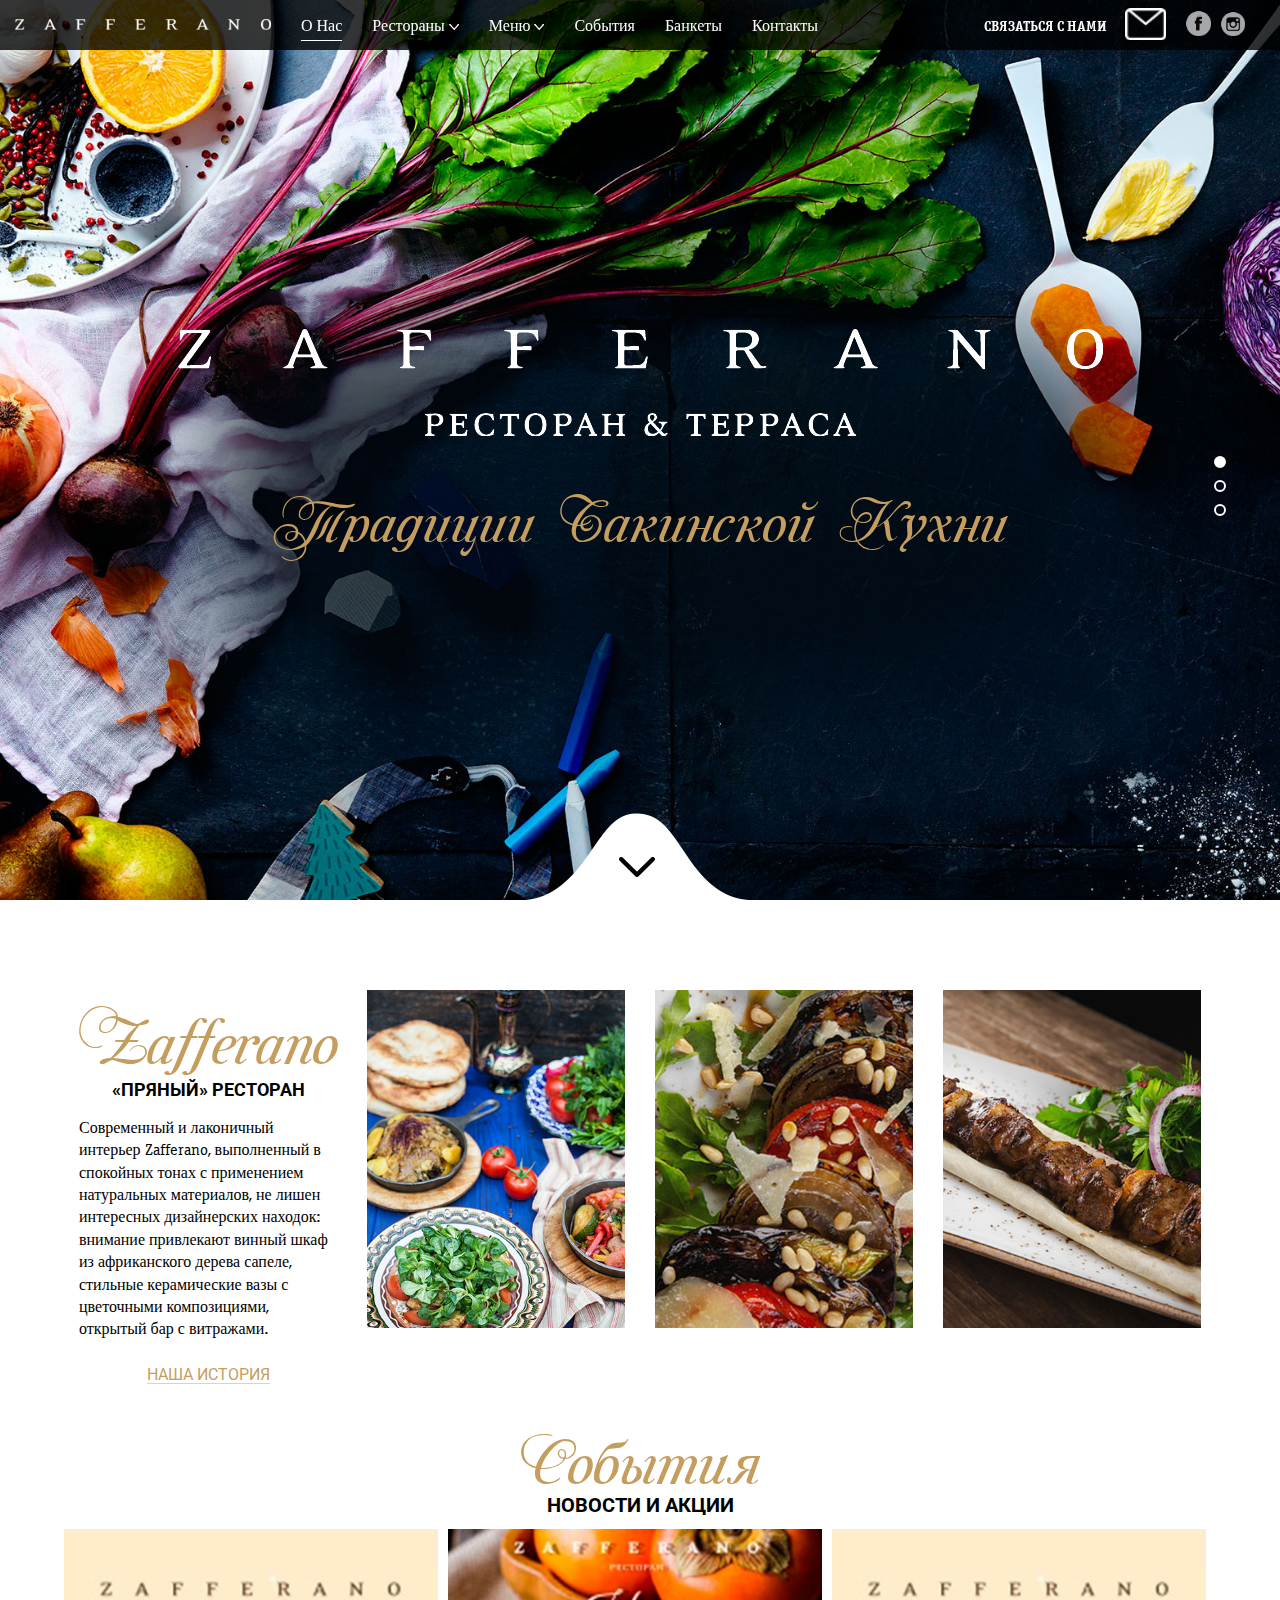
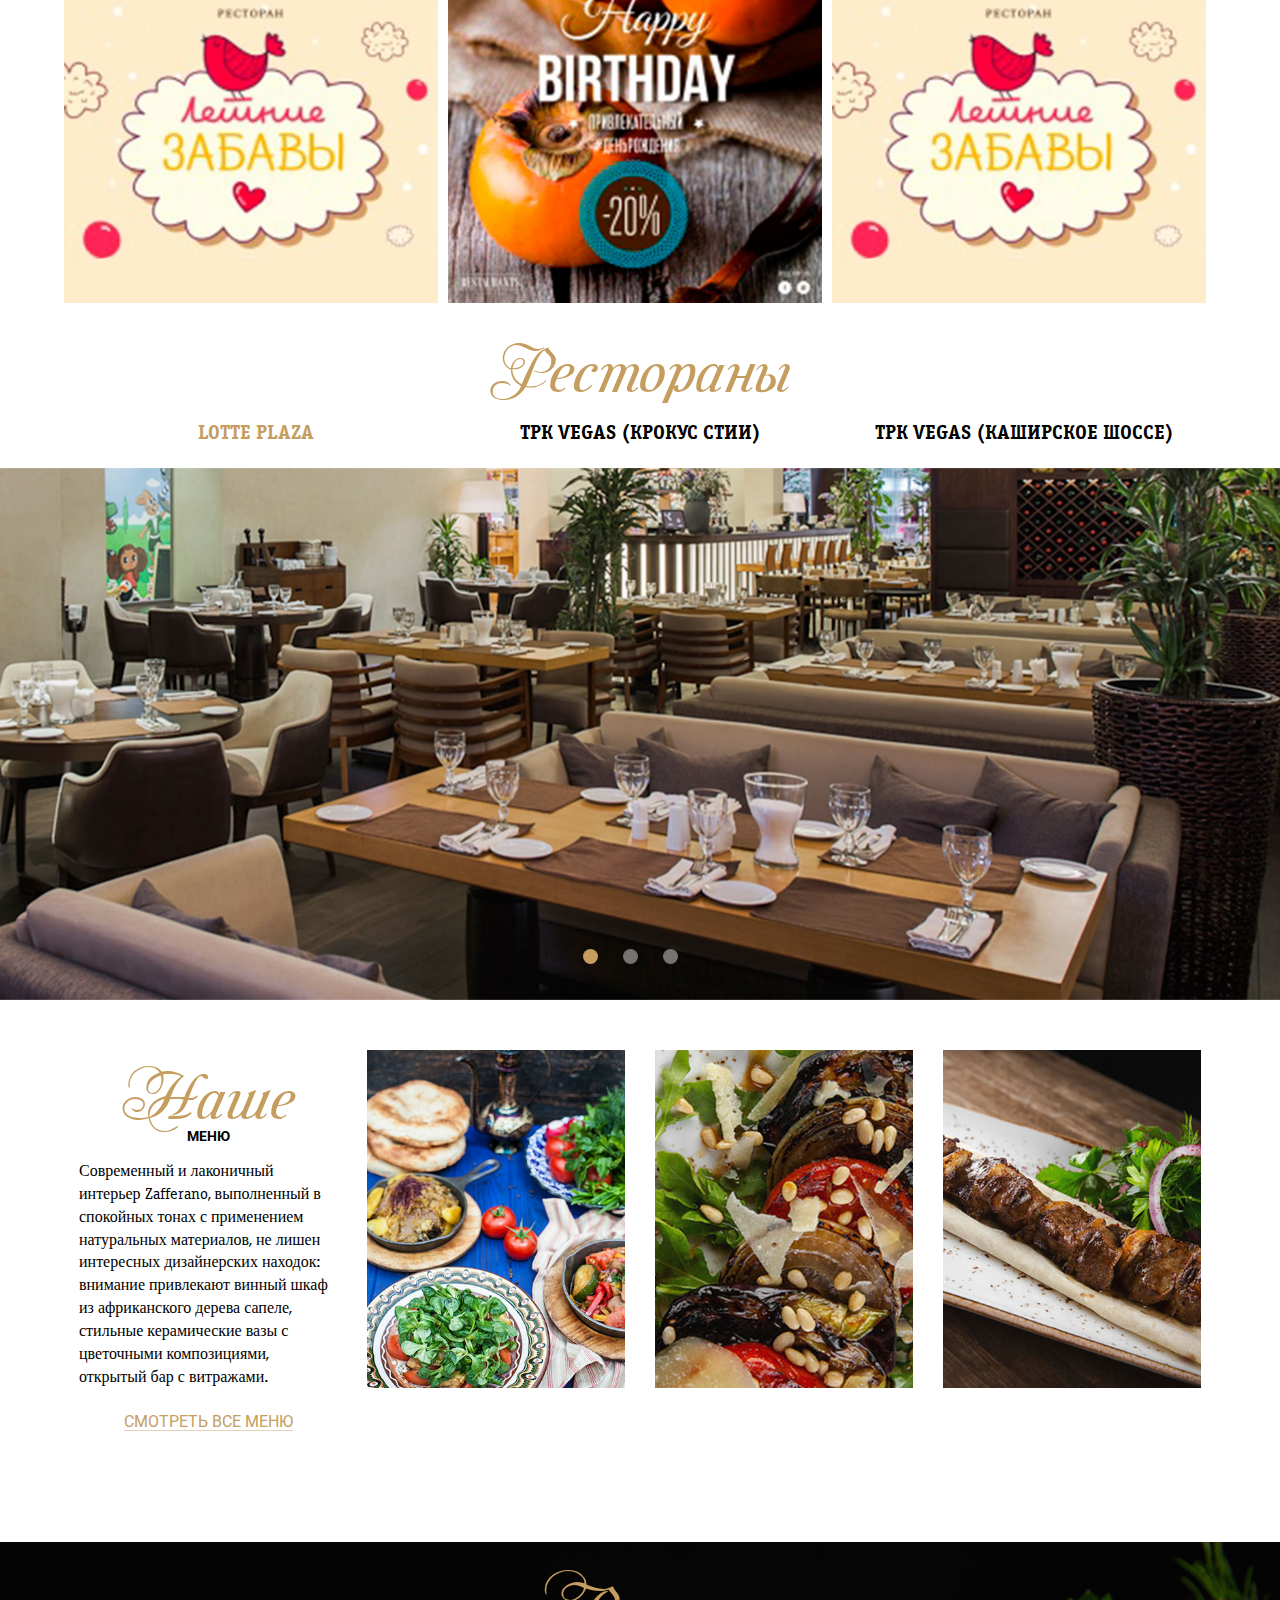
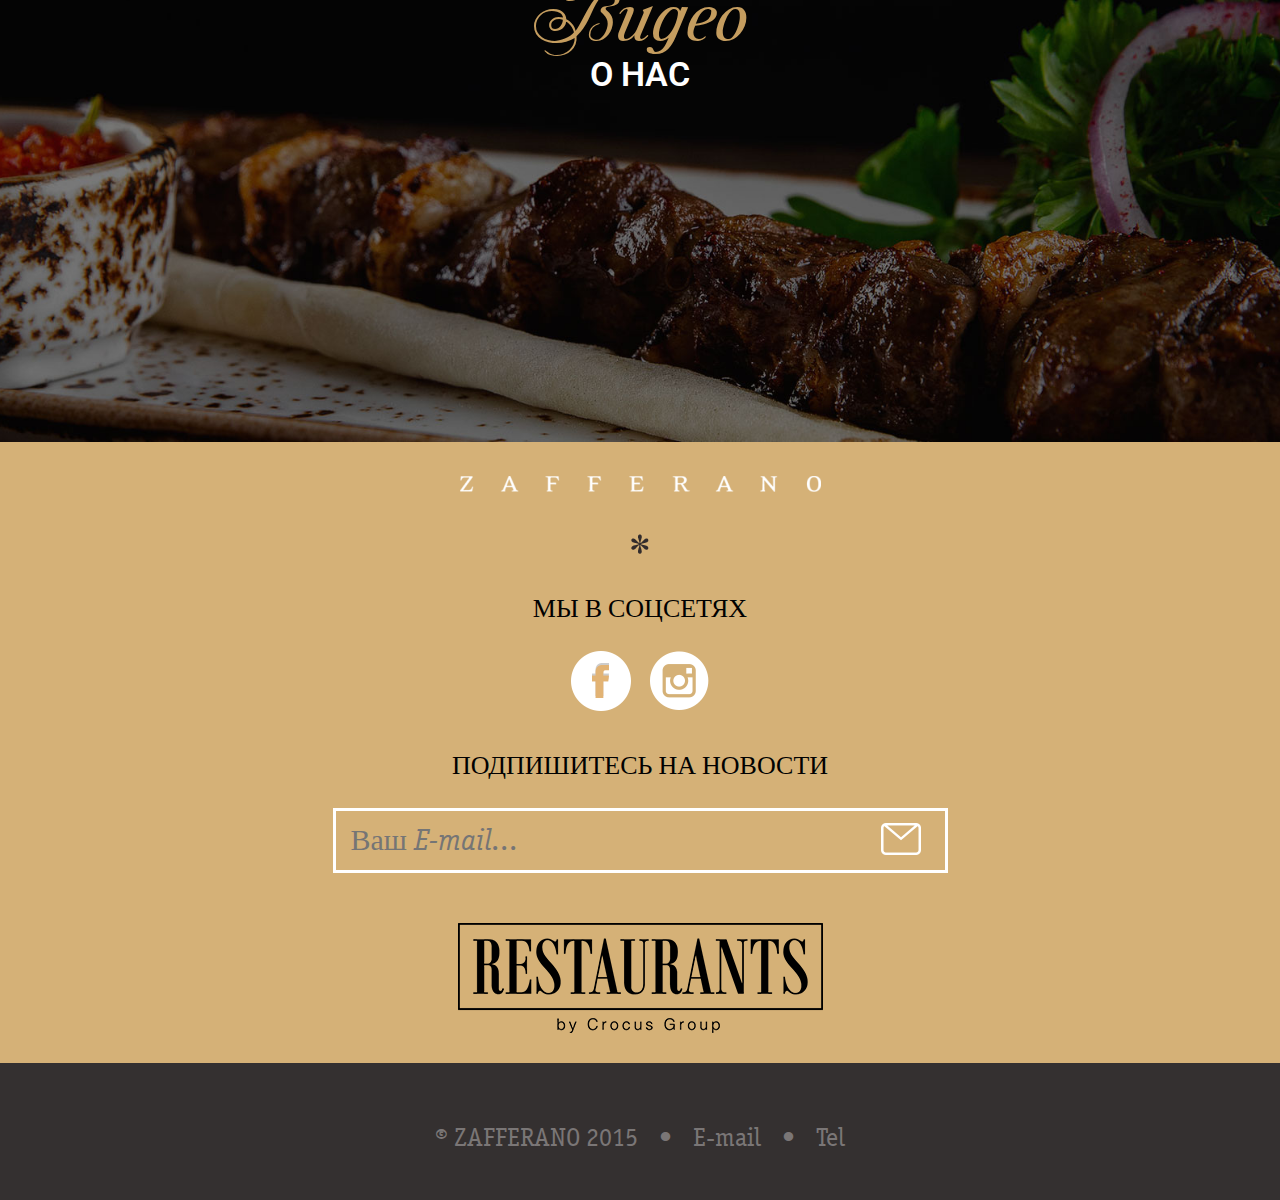
==== index.html @ 9b1d307a "add new files" ====
<!doctype html>
<html lang="ru">
<head>
	<meta charset="utf-8">
	<!--[if lt IE 9]>
		<script src="http://html5shiv.googlecode.com/svn/trunk/html5.js"></script>
		<script src="https://oss.maxcdn.com/respond/1.4.2/respond.min.js"></script>
	<![endif]-->
	<title>main page</title>
	<meta http-equiv="X-UA-Compatible" content="IE=edge">
	<meta name="keywords" content="" >
	<meta name="description" content="">
	<link href='http://fonts.googleapis.com/css?family=Roboto:400,700' rel='stylesheet' type='text/css'>
	<link rel="stylesheet" href="css/reset.css">
	<link rel="stylesheet" href="css/fonts.css">
	<link rel="stylesheet" href="css/bootstrap.css">
	<link rel="stylesheet" href="css/main.css">
	<link rel="stylesheet" href="css/media.css">
	<script src="js/modernizr-2.8.3.min.js"></script>	
</head>
<body>

<nav class="navbar navbar-default navbar-fixed-top">
  <div class="container-fluid">
    <div class="navbar-header">
      <button type="button" class="navbar-toggle collapsed" data-toggle="collapse" data-target="#bs-example-navbar-collapse-1" aria-expanded="false">
        <span class="sr-only">Toggle navigation</span>
        <span class="icon-bar"></span>
        <span class="icon-bar"></span>
        <span class="icon-bar"></span>
      </button>
      <a class="navbar-brand" href="#">
      	<img src="images/logo-nav.png" height="16" width="361" alt="">
      </a>
    </div>

    <div class="collapse navbar-collapse" id="bs-example-navbar-collapse-1">
      <ul class="nav navbar-nav navbar-pos">
        <li class="active"><a href="#">О Нас</a></li>
        <li class="dropdown">
          <a href="#" class="dropdown-toggle" data-toggle="dropdown" role="button" aria-haspopup="true" aria-expanded="false">Рестораны<span class="drop-arrow"></span></a>
          <ul class="dropdown-menu">
            <li><a href="#">Пункт 1</a></li>
            <li><a href="#">Пункт 2</a></li>
            <li><a href="#">Пункт 3</a></li>
          </ul>
        </li>
         <li class="dropdown">
          <a href="#" class="dropdown-toggle" data-toggle="dropdown" role="button" aria-haspopup="true" aria-expanded="false">Меню<span class="drop-arrow"></span></a>
          <ul class="dropdown-menu">
            <li><a href="#">Основное меню</a></li>
            <li><a href="#">Винная карта</a></li>
            <li><a href="#">Барное меню</a></li>
          </ul>
        </li>
        <li><a href="#">События</a></li>
        <li><a href="#">Банкеты</a></li>
        <li><a href="#">Контакты</a></li>
      </ul>
    
      <ul class="nav navbar-nav navbar-right">
        <li>
        	<a href="#">
        		<span class="contact-as">связаться с нами</span>
        		<span class="icon"><img src="images/convert.png" height="30" width="37" alt=""></span>
        	</a>
        </li>
        <li class="social"><a href="#"><img src="images/facebook.png" height="25" width="25" alt=""></a></li>
        <li class="social"><a href="#"><img src="images/instagram.png" height="24" width="24" alt=""></a></li>
      </ul>
    </div><!-- /.navbar-collapse -->
  </div><!-- /.container-fluid -->
</nav>


<div id="navigator">
	<ul>
		<li class="nav-item active">
			<a href="#one" class="nav-item-link">
				<span class="bullet"></span>
			</a>
		</li>
		<li class="nav-item"><a href="#two" class="nav-item-link">
			<span class="bullet"></span>
		</a></li>
		<li class="nav-item"><a href="#three" class="nav-item-link">
			<span class="bullet"></span>
		</a></li>
	</ul>
</div>


<header class="container-fluid header" data-type="background" data-speed="10" data-section="one">
	<div class="row">
		<div class="header-title">
			<div class="header-cell">
				<a class="logo-header">
					<img src="images/logo-header.png" height="107" width="925" alt="">
				</a>
				<p class="title">
					Традиции Бакинской Кухни
				</p>
			</div>
		</div>
	</div>
</header>

<section class="container-fluid about-rest" id="about-rest">
	<a href="#about-rest" class="button-arrow"></a>
	<div class="row">
		<div class="main-container clearfix">
			<div class="col-lg-3 col-sm-12 about-text">
				<div class="title">
					<h2 class="h2">Zafferano</h2>
					<p class="small-title">«пряный» ресторан</p>
				</div>
				<div class="text">
					Современный и лаконичный интерьер Zafferano, выполненный в спокойных тонах с применением натуральных материалов, не лишен интересных дизайнерских находок: внимание привлекают винный шкаф из африканского дерева сапеле, стильные керамические вазы с цветочными композициями, открытый бар с витражами.
				</div>
				<div class="history">
					<a href="#" class="history-link">наша история</a>
				</div>
				
			</div>
			<div class="col-lg-3 col-sm-4">
				<a href="#">
					<img src="images/about-1.jpg" height="496" width="379" alt="" class="about-img">
				</a>
			</div>
			<div class="col-lg-3 col-sm-4">
				<a href="#">
					<img src="images/about-2.jpg" height="496" width="379" alt="" class="about-img">
				</a>
			</div>
			<div class="col-lg-3 col-sm-4">
				<a href="#">
					<img src="images/about-3.jpg" height="496" width="379" alt="" class="about-img">
				</a>
			</div>
		</div>
	</div>
</section><!-- about rest -->

<section class="container-fluid events" data-section="two">
	<div class="row">
		<div class="main-container clearfix">
			<header>
				<h2 class="h2">События</h2>
				<p class="small-title">новости и акции</p>
			</header>
			<div class="events-wrapper clearfix">
				<div class="col-sm-4">
					<div class="row">
						<div class="events-block">
							<a href="#"><img src="images/events-1.jpg" height="579" width="579" alt="">
								<div class="visible-event">
									<div class="text-table">
										<div class="text-cell">
											<h2 class="h2">New</h2>
											<div class="text-event">
												В ресторанах Zafferano <br> появилось летнее сладкое <br> предложение
											</div>
										</div>
									</div>
								</div>
							</a>
						</div>
					</div>
				</div>
				<div class="col-sm-4">
					<div class="row">
						<div class="events-block">
							<a href="#"><img src="images/events-13.jpg" height="579" width="579" alt="">
								<div class="visible-event">
									<div class="text-table">
										<div class="text-cell">
											<h2 class="h2">New</h2>
											<div class="text-event">
												В ресторанах Zafferano <br> появилось летнее сладкое <br> предложение
											</div>
										</div>
									</div>
								</div>
							</a>
						</div>
					</div>
				</div>
				<div class="col-sm-4">
					<div class="row">
						<div class="events-block">
							<a href="#"><img src="images/events-1.jpg" height="579" width="579" alt="">
								<div class="visible-event">
									<div class="text-table">
										<div class="text-cell">
											<h2 class="h2">New</h2>
											<div class="text-event">
												В ресторанах Zafferano <br> появилось летнее сладкое <br> предложение
											</div>
										</div>
									</div>
								</div>
							</a>
						</div>
					</div>
				</div>
			</div>
		</div>
	</div>
</section><!-- events -->

<section class="container-fluid restaruant">
	<div class="row">
		<div class="main-container">
			<h2 class="h2">Рестораны</h2>
			<!-- <div class="rest-list clearfix">
				<div class="col-sm-4">
					<div class="row">
						<a href="#">Lotte Plaza</a>
					</div>
				</div>
				<div class="col-sm-4">
					<div class="row">
						<a href="#">ТРК VEGAS (Крокус Стии)</a>
					</div>
				</div>
				<div class="col-sm-4">
					<div class="row">
						<a href="#" class="active">ТРК VEGAS (Каширское шоссе)</a>
					</div>
				</div>
			</div> -->
		</div>

		<div id="carousel-example-generic" class="carousel slide" data-ride="carousel">
				<div class="main-container">
					<div class="rest-list clearfix">
						<div class="col-sm-4">
							<div class="row">
								<a href="#" class="active" data-slide-to="0">Lotte Plaza</a>
							</div>
						</div>
						<div class="col-sm-4">
							<div class="row">
								<a href="#" data-slide-to="1">ТРК VEGAS (Крокус Стии)</a>
							</div>
						</div>
						<div class="col-sm-4">
							<div class="row">
								<a href="#" data-slide-to="2">ТРК VEGAS (Каширское шоссе)</a>
							</div>
						</div>
					</div>
				</div>
			  <!-- Indicators -->
			  <ol class="carousel-indicators">
			    <li data-target="#carousel-example-generic" data-slide-to="0" class="active"></li>
			    <li data-target="#carousel-example-generic" data-slide-to="1"></li>
			    <li data-target="#carousel-example-generic" data-slide-to="2"></li>
			  </ol>

		  <!-- Wrapper for slides -->
		  <div class="carousel-inner" role="listbox">
		    <div class="item active">
		      <img src="images/slider.jpg" height="833" width="2004" alt="">
		    </div>
		    <div class="item">
		      <img src="images/slider.jpg" height="833" width="2004" alt="">
		    </div>
		    <div class="item">
		      <img src="images/slider.jpg" height="833" width="2004" alt="">
		    </div>
		  </div>

		</div>
	</div>
</section>

<section class="container-fluid about-menu">
	<div class="row">
		<div class="main-container clearfix">
			<div class="col-lg-3 col-sm-12 about-text">
				<div class="title">
					<h2 class="h2">Наше</h2>
					<p class="small-title">меню</p>
				</div>
				<div class="text">
					Современный и лаконичный интерьер Zafferano, выполненный в спокойных тонах с применением натуральных материалов, не лишен интересных дизайнерских находок: внимание привлекают винный шкаф из африканского дерева сапеле, стильные керамические вазы с цветочными композициями, открытый бар с витражами.
				</div>
				<div class="history">
					<a href="#" class="history-link">смотреть все меню</a>
				</div>
				
			</div>
			<div class="col-lg-3 col-sm-4">
				<a href="#">
					<div class="menu-hidden">
						<img src="images/about-1.jpg" height="496" width="379" alt="" class="about-img">
						<div class="visible-menu">
							<div class="text-table">
								<div class="text-cell">
									<div class="text-event">
										Карпаччо из говядины
									</div>
								</div>
							</div>
						</div>
					</div>
				</a>
			</div>
			<div class="col-lg-3 col-sm-4">
				<a href="#">
					<div class="menu-hidden">
						<img src="images/about-2.jpg" height="496" width="379" alt="" class="about-img">
						<div class="visible-menu">
							<div class="text-table">
								<div class="text-cell">
									<div class="text-event">
										Карпаччо из говядины
									</div>
								</div>
							</div>
						</div>
					</div>
				</a>
			</div>
			<div class="col-lg-3 col-sm-4">
				<a href="#">
					<div class="menu-hidden">
						<img src="images/about-3.jpg" height="496" width="379" alt="" class="about-img">
						<div class="visible-menu">
							<div class="text-table">
								<div class="text-cell">
									<div class="text-event">
										Карпаччо из говядины
									</div>
								</div>
							</div>
						</div>
					</div>
				</a>
			</div>
		</div>
	</div>
</section><!-- about menu -->


<section class="container-fluid video-wrapper" data-section="three">
	<header>
		<h1 class="h1">Видео</h1>
		<p>О нас</p>
	</header>
</section><!-- video -->

<section class="container-fluid subscribe">
	<div class="sub-block">
		<div class="logo">
			<img src="images/logo-nav.png" height="16" width="361" alt="">
		</div>
		<img src="images/sub.png" height="20" width="18" alt="">
		<div class="title">мы в соцсетях</div>
		<div class="social-sub">
			<ul class="clearfix">
				<li><a href="#"><img src="images/facebook-sub.png" height="60" width="60" alt=""></a></li>
				<li><a href="#"><img src="images/instagram-sub.png" height="59" width="59" alt=""></a></li>
			</ul>
		</div>
		<div class="title">подпишитесь на новости</div>
		<form class="subscribe-form">
			<fieldset>
				<input type="text" placeholder="Ваш E-mail...">
				<input type="submit" value="" class="post-sub">
			</fieldset>
		</form>
		<img src="images/group.png" height="110" width="365" alt="">
	</div>
</section><!-- subscribe -->

<footer class="container-fluid footer">
	<ul class="foot-list">
		<li>
			<a href="#">
				© ZAFFERANO 2015 
			</a> 
			<span class="dot">•</span>
		</li>
		<li>
			<a href="#">E-mail</a>
			<span class="dot">•</span>
		</li>
		<li><a href="#">Tel</a></li>
	</ul>
</footer>




<script src="js/jquery.js"></script>
<!--<script src="js/bootstrap.min.js"></script>-->
<script src="js/bootstrap.js"></script>
 <script type="text/javascript" src="js/fancybox/source/jquery.fancybox.pack.js?v=2.1.5"></script>
  <script type="text/javascript">
    $(document).ready(function() {
      $(".fancybox").fancybox();
    });
  </script>
<script src="js/script.js"></script>
</body>
</html>
---- css/fonts.css ----
@font-face {
    font-family: 'MonAmourTwoMedium';
    src: url('../fonts/MonAmourTwoMedium.eot');
    src: url('../fonts/MonAmourTwoMedium.eot') format('embedded-opentype'),
         url('../fonts/MonAmourTwoMedium.woff2') format('woff2'),
         url('../fonts/MonAmourTwoMedium.woff') format('woff'),
         url('../fonts/MonAmourTwoMedium.ttf') format('truetype'),
         url('../fonts/MonAmourTwoMedium.svg#MonAmourTwoMedium') format('svg');
}
@font-face {
    font-family: 'OfficinaSerifCTTRegular';
    src: url('../fonts/OfficinaSerifCTTRegular.eot');
    src: url('../fonts/OfficinaSerifCTTRegular.eot') format('embedded-opentype'),
         url('../fonts/OfficinaSerifCTTRegular.woff2') format('woff2'),
         url('../fonts/OfficinaSerifCTTRegular.woff') format('woff'),
         url('../fonts/OfficinaSerifCTTRegular.ttf') format('truetype'),
         url('../fonts/OfficinaSerifCTTRegular.svg#OfficinaSerifCTTRegular') format('svg');
}

@font-face {
    font-family: 'OfficinaSerifCTTBold';
    src: url('../fonts/OfficinaSerifCTTBold.eot');
    src: url('../fonts/OfficinaSerifCTTBold.eot') format('embedded-opentype'),
         url('../fonts/OfficinaSerifCTTBold.woff2') format('woff2'),
         url('../fonts/OfficinaSerifCTTBold.woff') format('woff'),
         url('../fonts/OfficinaSerifCTTBold.ttf') format('truetype'),
         url('../fonts/OfficinaSerifCTTBold.svg#OfficinaSerifCTTBold') format('svg');
}
@font-face {
    font-family: 'OfficinaSerifCTTItalic';
    src: url('../fonts/OfficinaSerifCTTItalic.eot');
    src: url('../fonts/OfficinaSerifCTTItalic.eot') format('embedded-opentype'),
         url('../fonts/OfficinaSerifCTTItalic.woff2') format('woff2'),
         url('../fonts/OfficinaSerifCTTItalic.woff') format('woff'),
         url('../fonts/OfficinaSerifCTTItalic.ttf') format('truetype'),
         url('../fonts/OfficinaSerifCTTItalic.svg#OfficinaSerifCTTItalic') format('svg');
}

@font-face {
    font-family: 'OfficinaSerifCTT';
    src: url('../fonts/OfficinaSerifCTT.eot');
    src: url('../fonts/OfficinaSerifCTT.eot') format('embedded-opentype'),
         url('../fonts/OfficinaSerifCTT.woff2') format('woff2'),
         url('../fonts/OfficinaSerifCTT.woff') format('woff'),
         url('../fonts/OfficinaSerifCTT.ttf') format('truetype'),
         url('../fonts/OfficinaSerifCTT.svg#OfficinaSerifCTT') format('svg');
}

@font-face {
    font-family: 'GothaProBol';
    src: url('../fonts/GothaProBol.eot');
    src: url('../fonts/GothaProBol.eot') format('embedded-opentype'),
         url('../fonts/GothaProBol.woff2') format('woff2'),
         url('../fonts/GothaProBol.woff') format('woff'),
         url('../fonts/GothaProBol.ttf') format('truetype'),
         url('../fonts/GothaProBol.svg#GothaProBol') format('svg');
}

@font-face {
    font-family: 'GothamProRegular';
    src: url('../fonts/GothamProRegular.eot');
    src: url('../fonts/GothamProRegular.eot') format('embedded-opentype'),
         url('../fonts/GothamProRegular.woff2') format('woff2'),
         url('../fonts/GothamProRegular.woff') format('woff'),
         url('../fonts/GothamProRegular.ttf') format('truetype'),
         url('../fonts/GothamProRegular.svg#GothamProRegular') format('svg');
}
---- css/main.css ----
.h1 {
  color: #c59d5f;
  font-family: 'MonAmourTwoMedium';
  text-align: center;
  font-size: 68px;
  margin-bottom: 0;
  line-height: 1;
}
.header {
  height: 100%;
  background: url(../images/header.jpg) center 0 no-repeat fixed;
  background-size: cover;
  text-align: center;
}
.header .title {
  font-size: 52px;
  color: #c59d5f;
  font-family: 'MonAmourTwoMedium';
  margin-top: 50px;
}
.header .row {
  height: 100%;
}
.header .mini-name {
  font-family: 'OfficinaSerifCTT';
  font-size: 24px;
  text-transform: uppercase;
  color: #c8c8c8;
  margin-top: 40px;
  letter-spacing: 2px;
}
.header-title {
  width: 100%;
  height: 100%;
  display: table;
}
.header-title img {
  max-width: 100%;
  height: auto;
}
.header-cell {
  vertical-align: middle;
  display: table-cell;
}
.nav {
  font-family: 'OfficinaSerifCTT';
  font-size: 20px;
}
.nav .social {
  opacity: 0.65;
}
.nav .social:hover {
  opacity: 1;
}
.nav .social a {
  padding-right: 5px;
  padding-left: 5px;
}
.nav .contact-as {
  padding-right: 15px;
  position: relative;
  top: 4px;
}
.navbar-right {
  text-transform: uppercase;
  font-family: 'OfficinaSerifCTTBold';
  font-size: 17px;
  padding-right: 30px;
}
.navbar-brand img {
  max-width: 100%;
  height: auto;
}
.drop-arrow {
  display: inline-block;
  width: 10px;
  height: 6px;
  background: url(../images/arrow-bot.png) no-repeat;
  margin-left: 4px;
  vertical-align: middle;
}
.main-container {
  width: 80%;
  margin: auto;
}
.about-rest {
  position: relative;
  padding-top: 90px;
  background-color: white;
}
.about-rest .about-img {
  width: 100%;
  height: auto;
}
.about-rest .small-title {
  font-size: 18px;
}
.about-rest .text {
  font-family: 'OfficinaSerifCTT';
  color: black;
  font-size: 16px;
  line-height: 1.4;
}
.about-rest .history {
  text-align: center;
}
.about-rest .history-link {
  font-family: 'Roboto', sans-serif;
  color: #c59d5f;
  font-size: 16px;
  display: inline-block;
  text-transform: uppercase;
  margin-top: 30px;
  text-decoration: none !important;
  border-bottom: 1px solid #e3d1b8;
  line-height: 1;
}
.about-rest .h2 {
  line-height: 1.2;
}
.button-arrow {
  position: absolute;
  width: 291px;
  height: 178px;
  z-index: 2;
  background: url(../images/button.png) no-repeat;
  left: 50%;
  margin-left: -145.5px;
  top: -87px;
}
.h2 {
  color: #c59d5f;
  font-family: 'MonAmourTwoMedium';
  text-align: center;
  font-size: 56px;
  margin-bottom: 0;
  line-height: 1;
}
.small-title {
  text-align: center;
  text-transform: uppercase;
  font-family: 'Roboto', sans-serif;
  font-weight: 700;
  color: black;
}
.events .small-title {
  font-size: 20px;
}
.events-block {
  padding-right: 10px;
  position: relative;
  overflow: hidden;
}
.events-block img {
  width: 100%;
  height: auto;
}
.events-block:hover .visible-event {
  top: 0;
}
.visible-event {
  position: absolute;
  width: 100%;
  height: 100%;
  z-index: 2;
  top: -100%;
  right: 10px;
  background: rgba(0, 0, 0, 0.75);
  -webkit-transition: all 0.3s linear;
  -moz-transition: all 0.3s linear;
  transition: all 0.3s linear;
}
.visible-event .text-table {
  width: 100%;
  height: 100%;
  display: table;
  text-align: center;
  position: relative;
}
.visible-event .text-cell {
  display: table-cell;
  vertical-align: middle;
}
.visible-event .text-event {
  color: white;
  font-size: 20px;
  font-family: 'OfficinaSerifCTTBold';
  margin-top: 5px;
}
.rest-list {
  text-align: center;
  text-transform: uppercase;
  font-family: 'OfficinaSerifCTTBold';
  margin: 20px 0;
  font-size: 20px;
}
.rest-list a {
  color: black;
  text-decoration: none !important;
}
.rest-list a:hover,
.rest-list a.active {
  color: #c59d5f;
}
.restaruant {
  margin-top: 20px;
}
.about-menu {
  padding-top: 150px;
  padding-bottom: 200px;
}
.about-menu img {
  width: 100%;
  height: auto;
}
.about-menu .history-link {
  font-family: 'Roboto', sans-serif;
  color: #c59d5f;
  font-size: 16px;
  display: inline-block;
  text-transform: uppercase;
  margin-top: 30px;
  text-decoration: none !important;
  border-bottom: 1px solid #e3d1b8;
  line-height: 1;
}
.menu-hidden {
  position: relative;
  overflow: hidden;
}
.menu-hidden .about-img {
  -webkit-transition: all 0.3s ease-in;
  -moz-transition: all 0.3s ease-in;
  transition: all 0.3s ease-in;
}
.menu-hidden:hover .visible-menu {
  opacity: 1;
  transition-delay: 0s;
}
.menu-hidden:hover .visible-menu .text-event {
  opacity: 1;
  transform: scale(1);
  transition-delay: 0.1s;
}
.menu-hidden:hover .about-img {
  transform: scale(1.3);
  -webkit-transform: scale(1.3);
  -o-transform: scale(1.3);
  -moz-transform: scale(1.3);
}
.visible-menu {
  width: 100%;
  height: 100%;
  position: absolute;
  opacity: 0;
  top: 0;
  left: 0;
  background: rgba(0, 0, 0, 0.61);
  -webkit-transition: all 0.3s ease-in 0.4s;
  -moz-transition: all 0.3s ease-in 0.4s;
  transition: all 0.3s ease-in 0.4s;
}
.visible-menu .text-table {
  width: 100%;
  height: 100%;
  display: table;
  text-align: center;
  position: relative;
}
.visible-menu .text-cell {
  display: table-cell;
  vertical-align: middle;
}
.visible-menu .text-event {
  font-family: 'MonAmourTwoMedium';
  color: white;
  font-size: 38px;
  line-height: 1;
  transform: scale(10);
  opacity: 0;
  -webkit-transition: all 0.3s ease-in-out 0.1s;
  -moz-transition: all 0.3s ease-in-out 0.1s;
  transition: all 0.3s ease-in-out 0.1s;
}
.about-text .history {
  text-align: center;
}
.about-text .text {
  font-family: 'OfficinaSerifCTT';
  color: black;
  font-size: 16px;
}
.video-wrapper {
  background: url(../images/video.jpg) no-repeat 50%;
  background-size: cover;
  height: 500px;
  padding-top: 20px;
}
.video-wrapper p {
  margin: 0;
  text-transform: uppercase;
  text-align: center;
  color: white;
  font-family: 'Roboto', sans-serif;
  font-weight: 600;
  font-size: 34px;
}
.video-wrapper .play {
  cursor: pointer;
  display: block;
  width: 115px;
  margin: auto;
  margin-top: 100px;
}
.subscribe {
  background: #d5b177;
  text-align: center;
  padding: 30px 0;
}
.subscribe .title {
  text-transform: uppercase;
  font-family: 'OfficinaSerifCTT';
  font-size: 26px;
  color: #010101;
  margin: 30px 0;
}
.subscribe .logo {
  margin-bottom: 40px;
}
.social-sub li {
  display: inline-block;
}
.social-sub li:first-child {
  margin-right: 15px;
}
.subscribe-form {
  margin-bottom: 50px;
}
.subscribe-form fieldset {
  width: 615px;
  position: relative;
  margin: auto;
}
.subscribe-form input[type="text"] {
  width: 100%;
  height: 65px;
  outline: 0;
  padding-left: 15px;
  font-family: 'OfficinaSerifCTTItalic';
  font-size: 30px;
  background-color: transparent;
  border: 3px solid white;
}
.subscribe-form .post-sub {
  display: block;
  position: absolute;
  cursor: pointer;
  right: 25px;
  top: 15px;
  width: 42px;
  height: 32px;
  background: url(../images/post.png) no-repeat;
  outline: 0;
  border: 0;
}
.footer {
  background: #343030;
  padding: 50px 0;
}
.foot-list {
  text-align: center;
  font-family: 'OfficinaSerifCTT';
  font-size: 26px;
  margin: 0;
}
.foot-list li {
  display: inline-block;
  color: #7a7676;
}
.foot-list a {
  color: #7a7676;
  text-decoration: none !important;
}
.foot-list a:hover {
  color: #c59d5f;
}
.foot-list .dot {
  padding: 0 15px;
}
.header-banquets {
  background: url(../images/banquets.jpg) center 0 no-repeat fixed;
  background-size: cover;
}
.header-banquets .title {
  margin-top: 0;
  line-height: 1;
  font-size: 70px;
}
.banc-block {
  color: black;
  font-size: 18px;
  font-family: 'OfficinaSerifCTT';
  margin-bottom: 100px;
}
.banc-block img {
  width: 100%;
  height: auto;
}
.banc-block .title {
  font-family: 'OfficinaSerifCTTBold';
  font-size: 20px;
  line-height: 1;
  margin-top: 35px;
  margin-bottom: 20px;
}
.banc-block p {
  line-height: 1.2;
  margin-bottom: 20px;
}
.banc-text {
  padding-left: 30px;
  padding-right: 30px;
}
.reserv-block {
  display: inline-block;
  font-family: 'GothamProRegular';
  margin-right: 50px;
}
.reserv-block:last-child {
  margin-right: 0;
}
.reserv-block .input {
  outline: 0;
  border: 1px solid #acacac;
  width: 245px;
  height: 50px;
  padding-left: 10px;
  -webkit-border-radius: 7px;
  -moz-border-radius: 7px;
  border-radius: 7px;
  font-family: 'GothamProRegular';
  color: #555555;
  font-size: 22px;
  display: block;
  float: left;
}
/*	=	Select */

.select,
.reser-icon {
  display: block;
  float: left;
}
.reser-icon {
  margin-right: 25px;
  position: relative;
  top: 9px;
}
.slct {
  display: block;
  -webkit-border-radius: 7px;
  -moz-border-radius: 7px;
  border-radius: 7px;
  border: 1px solid #acacac;
  background-color: transparent;
  background-image: url(../images/drop.png);
  background-repeat: no-repeat;
  background-position: 95%;
  width: 240px;
  height: 50px;
  line-height: 50px;
  padding-left: 10px;
  font-family: 'GothamProRegular';
  color: #555555 !important;
  font-size: 22px;
  overflow: hidden;
  white-space: nowrap;
  text-overflow: ellipsis;
  -o-text-overflow: ellipsis;
  text-decoration: none !important;
  text-align: left !important;
}
.slct.active {
  -webkit-border-radius: 7px 7px 0 0;
  -moz-border-radius: 7px 7px 0 0;
  border-radius: 7px 7px 0 0;
}
.drop {
  margin: 0;
  padding: 0;
  width: 240px;
  border: 1px solid #acacac;
  border-top: none;
  display: none;
  position: absolute;
  background: white;
  text-align: left !important;
}
.drop li {
  list-style: none;
  border-top: 1px dotted #e8e8e8;
  cursor: pointer;
  display: block;
  color: #444444;
  padding: 4px 15px 4px 10px;
}
.drop li:hover {
  background-color: #e8e8e8;
  color: #222222;
}
.reserv header {
  text-transform: uppercase;
  text-align: center;
  font-family: 'OfficinaSerifCTT';
  font-size: 36px;
  color: black;
  margin-bottom: 50px;
}
.reserv-container {
  text-align: center;
  padding-bottom: 65px;
}
.reserv-container .send {
  display: block;
  margin: auto;
  outline: 0;
  border: 0;
  -webkit-border-radius: 7px;
  -moz-border-radius: 7px;
  border-radius: 7px;
  background: #262526;
  font-family: 'GothamProRegular';
  color: #fffefe;
  text-transform: uppercase;
  font-size: 20px;
  width: 300px;
  height: 50px;
  margin-top: 65px;
}
.other-sub {
  background: black;
}
.other-sub .sub-block {
  padding-left: 100px;
  padding-right: 100px;
}
.other-sub .text {
  font-family: 'OfficinaSerifCTT';
  font-size: 20px;
  color: white;
  line-height: 2;
  margin-top: 20px;
}
.other-sub .title {
  color: white;
}
.other-sub .subscribe-form input[type="text"] {
  background-color: white;
  border-color: transparent;
  color: black;
  padding-bottom: 4px;
}
.other-sub .subscribe-form .post-sub {
  background: url(../images/dark-post.png) no-repeat;
}
.app-img {
  width: 100%;
  height: auto;
}
.group-block {
  margin: 25px 0;
}
.app {
  margin-top: 35px;
}
.header-menu {
  background: url(../images/menu.jpg) center 0 no-repeat fixed;
  background-size: cover;
  height: 450px;
}
.header-menu .title {
  font-size: 72px;
  color: white;
}
.menu-wrapper .h2 {
  text-align: left;
  margin-bottom: 20px;
}
.menu-block {
  position: relative;
  padding-right: 40px;
  margin: 3px 0;
  margin-bottom: 25px;
}
.menu-block .row {
  border-bottom: 2px dotted #2b2b2b;
  margin-left: 0;
  margin-right: 0;
}
.menu-block .name {
  background: white;
  display: inline-block;
  position: relative;
  bottom: -0.2em;
  top: 7px;
  padding-right: 3px;
  padding-left: 10px;
  color: black;
  font-size: 20px;
  font-family: 'OfficinaSerifCTT';
  line-height: 1;
}
.menu-block .price {
  padding: 0 5px;
  padding-right: 10px;
  position: absolute;
  font-family: 'OfficinaSerifCTTBold';
  right: 0;
  display: inline-block;
  background: white;
  top: 10px;
  padding-left: 3px;
  color: black;
  font-size: 20px;
  line-height: 1;
}
.menu-new {
  border: 2px solid #c59d5f;
  padding-bottom: 10px;
  margin-top: 15px;
}
.menu-new:before {
  content: "Новинка";
  display: block;
  position: absolute;
  top: -30px;
  left: -2px;
  z-index: 2;
  font-family: 'MonAmourTwoMedium';
  font-size: 20px;
  color: white;
  background: #c59d5f;
  padding: 0 5px;
}
.menu-img {
  margin-top: 10px;
  height: 370px;
  background-repeat: no-repeat;
  background-size: cover;
  background-position: 50%;
}
.none-float .col-sm-6 {
  clear: both;
}
.menu-wrapper {
  padding-bottom: 20px;
}
.header-rest {
  background: url(../images/restoraunt.jpg) center 0 no-repeat fixed;
  background-size: cover;
}
.rest-text {
  margin-top: 25px;
  text-align: center;
}
.menu-rest {
  padding-bottom: 80px;
}
.about-zal {
  padding-top: 0;
  padding-bottom: 30px;
}
.about-zal .h2 {
  font-size: 50px;
  margin-bottom: 20px;
}
.about-zal .text {
  text-align: center;
}
.gallery img {
  width: 100%;
  height: auto;
}
.gallery .col-md-3 {
  padding-right: 10px;
  padding-bottom: 10px;
  padding-left: 0;
}
.gallery-wrapper {
  margin-top: 20px;
}
.maps-img {
  width: 100%;
  height: auto;
}
.maps {
  margin-top: 150px;
}
.maps .small-title {
  font-size: 24px;
  margin-bottom: 35px;
}
.reserv-table {
  margin-top: 40px;
}
.header-event {
  background: url(../images/event.jpg) center 0 no-repeat fixed;
  background-size: cover;
}
.event-title {
  font-family: 'MonAmourTwoMedium';
  color: white;
  font-size: 60px;
}
.event-item .date {
  font-family: 'Roboto', sans-serif;
  color: #c59d5f;
  font-size: 24px;
  margin-bottom: 20px;
}
.event-item img {
  width: 100%;
  height: auto;
}
.event-item .text {
  font-family: 'OfficinaSerifCTT';
  font-size: 18px;
  color: black;
  line-height: 1.2;
}
.gallery-event {
  margin-top: 80px;
  padding-bottom: 100px;
}
.event-table {
  display: table;
  height: 370px;
}
.event-cell {
  display: table-cell;
  vertical-align: middle;
}
#navigator {
  position: fixed;
  top: 50%;
  right: 48px;
  z-index: 999;
}
#navigator a {
  display: block;
  padding: 6px;
  background: rgba(255, 255, 255, 0.01);
}
#navigator .bullet {
  width: 12px;
  height: 12px;
  display: block;
  border-radius: 50%;
  border: 2px solid white;
  -moz-transition: background-color, border-color 0.1s ease-in-out;
  -webkit-transition: background-color, border-color 0.1s ease-in-out;
  transition: background-color, border-color 0.1s ease-in-out;
  cursor: pointer;
}
.nav-item.active .bullet {
  background: white;
  border-color: transparent;
  border-color: rgba(255, 255, 255, 0.01);
  cursor: default;
}
---- css/media.css ----
@media(min-width: 1381px){
	.navbar-pos{
		position: absolute;
		left: 50%;
		margin-left: -316.5px;
		z-index: 2;
	}
}

@media(max-width: 1380px){
	.navbar-brand img{
		width: 20vw;
	}
	.nav,
	.dropdown-menu{
		font-size: 16px;
	}
	.navbar-right{
		font-size: 14px;
	}
	.nav .icon img{
		width: 3.2vw;
		height: 2.5vw;
	}
	.main-container{
		width: 90%;
	}
	.about-text{
		margin-bottom: 30px;
	}
	.about-menu{
		padding-top: 50px;
		padding-bottom: 80px;
	}
	.visible-menu .text-event{
		font-size: 28px;
	}
}

@media(max-width: 1199px){
	.reserv-block{
		display: block;
		width: 305px;
		margin: auto;
		margin-bottom: 20px;
	}
	.reser-icon{
		width: 35px;
	}
	.reserv-block .input{
		width: 240px;
	}
	.event-table{
		height: 250px;
	}
}

@media(max-width: 1130px){
	.nav > li > a{
		padding-left: 5px;
		padding-right: 5px;
	}
	.header-title img{
		width: 85%;
	}
	.header .title{
		font-size: 38px;
	}
	.h2{
		font-size: 38px;
	}
	.h1{
		font-size: 44px;
	}
	.banc-block .title{
		font-size: 18px;
	}
	.video-wrapper p{
		font-size: 24px;
	}
	.visible-event .text-event{
		font-size: 16px;
	}
	.text-cell .h2{
		margin-top: 0;
	}
	.about-rest .small-title{
		font-size: 16px;
	}
}



@media(max-width: 991px){
	.navbar-default .navbar-nav > li.active > a:after{
		content: none;
	}
	.navbar-brand img{
		width: auto;
	}
	.navbar-right li{
		display: inline-block;
	}
	.nav .icon img{
		width: auto;
		height: auto;
	}
	.nav,
	.dropdown-menu{
		font-size: 18px;
	}
	.navbar-right{
		font-size: 16px;
	}
	.event-table{
		height: auto;
		padding-bottom: 30px;
	}
	.maps{
		margin-top: 50px;
	}
	.reserv header{
		font-size: 24px;
	}
	.banc-block:last-child{
		margin-bottom: 30px;
	}
}

@media(max-width: 767px){
	.main-container{
		width: 100%;
	}
	.about-rest .about-img{
		width: auto;
		max-width: 100%;
	}
	.about-rest .col-sm-4{
		text-align: center;
		margin-bottom: 20px;
	}
	.about-rest{
		padding-top: 65px;
	}
	.events-wrapper{
		padding-left: 15px;
		padding-right: 5px;
	}
		.events-wrapper .col-sm-4{
			float: none;
			width: 350px;
			margin:auto;
			margin-bottom: 20px;
		}
	.about-menu .col-lg-3{
		float: none;
		margin: auto;
		width: 350px;
		margin-bottom: 20px;
	}
	.subscribe-form fieldset{
		width: 90%;
	}
	.subscribe img{
		max-width: 100%;
		height: auto;
	}
	.subscribe .title{
		font-size: 20px;
	}
	.foot-list{
		font-size: 20px;
	}
	.banc-text{
		padding-left: 0;
		padding-right: 0;
	}
	.button-arrow{
		height: 140px;
	}
	.menu-new{
		margin-top: 40px;
	}
	.about-zal .col-sm-6{
		margin-bottom: 20px;
	}

}

@media(max-width: 600px){
	.menu-block .name,
	.menu-block .price{
		font-size: 16px;
	}
	.menu-list .col-md-6{
		padding-left: 0;
		padding-right: 0;
	}
}

@media(max-width: 480px){
	.navbar-brand img{
		width: 65vw;
	}
	.about-menu .col-lg-3,
	.events-wrapper .col-sm-4{
		width: 100%;
	}
	.reserv-block .input,
	.slct,
	.drop{
		width: 190px;
	}
	.reserv-block{
		width: 255px;
	}
	.reserv-container .send{
		width: 240px;
	}

}
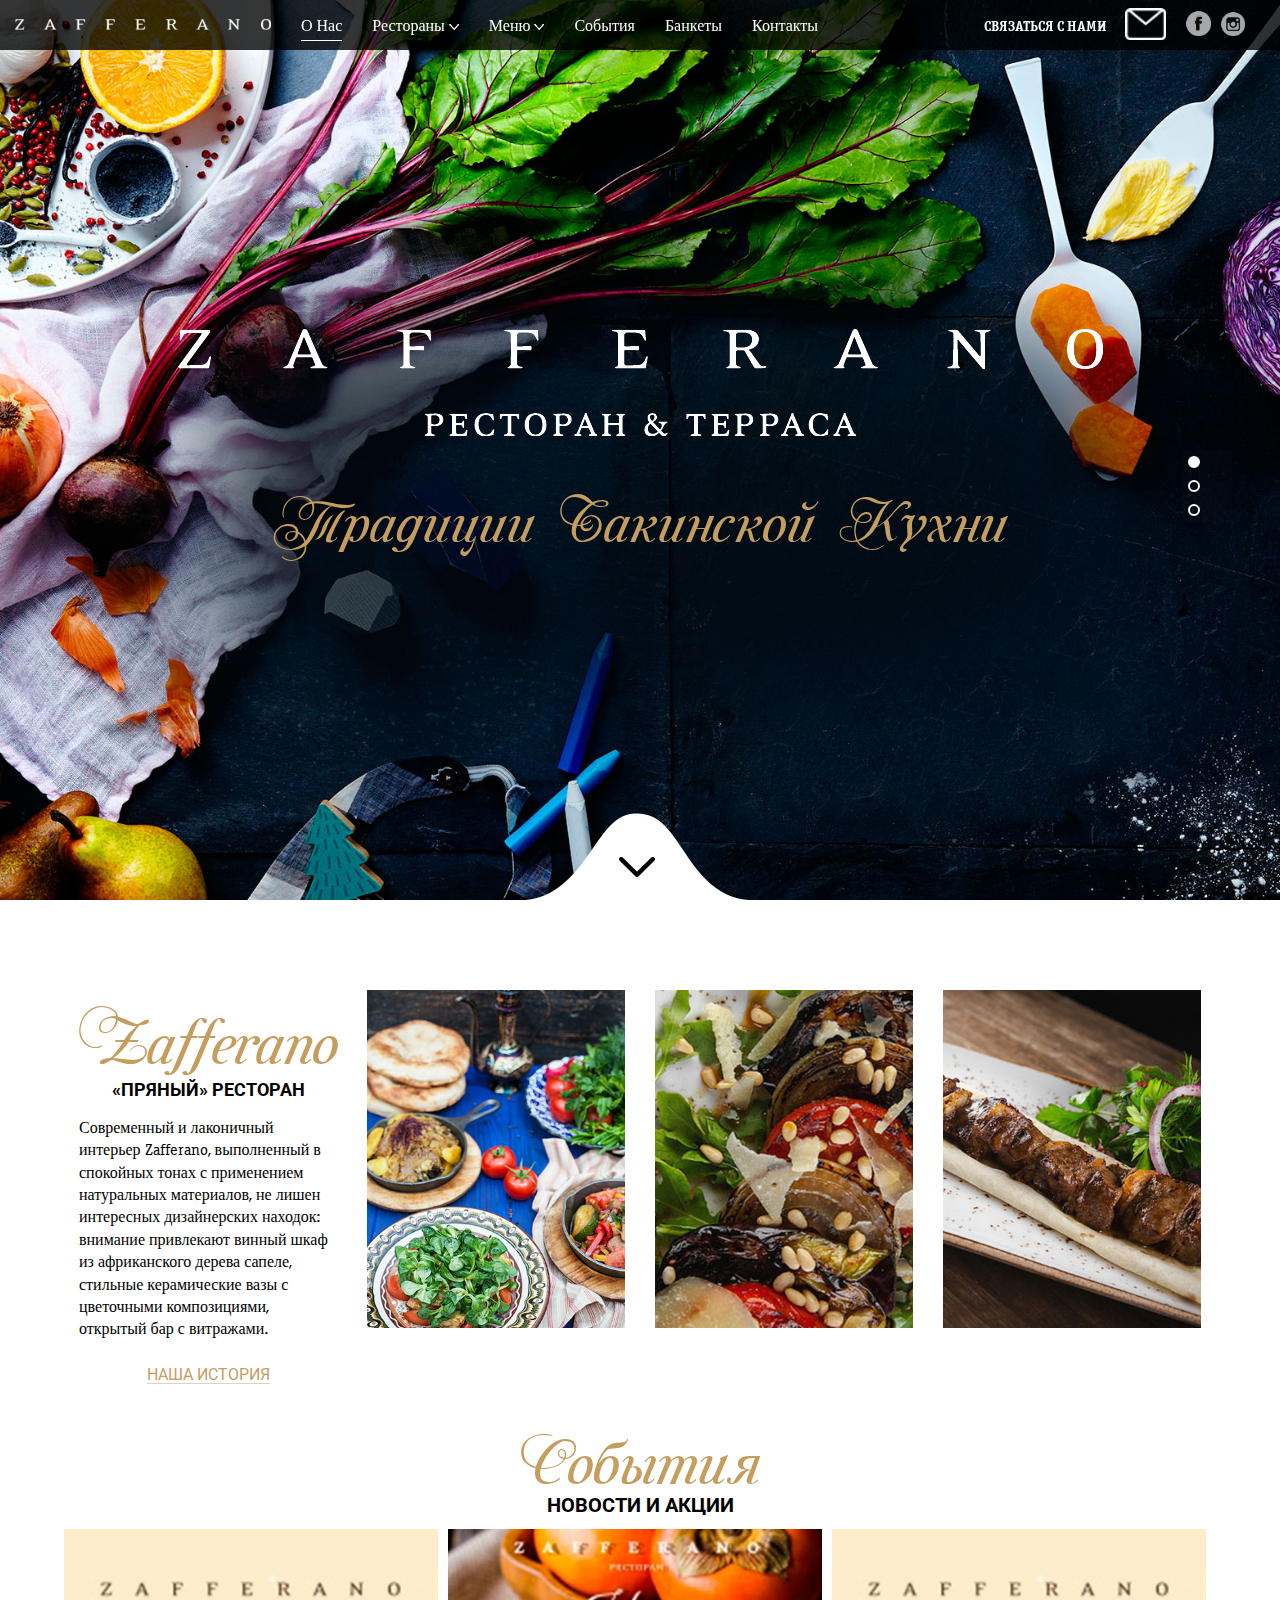
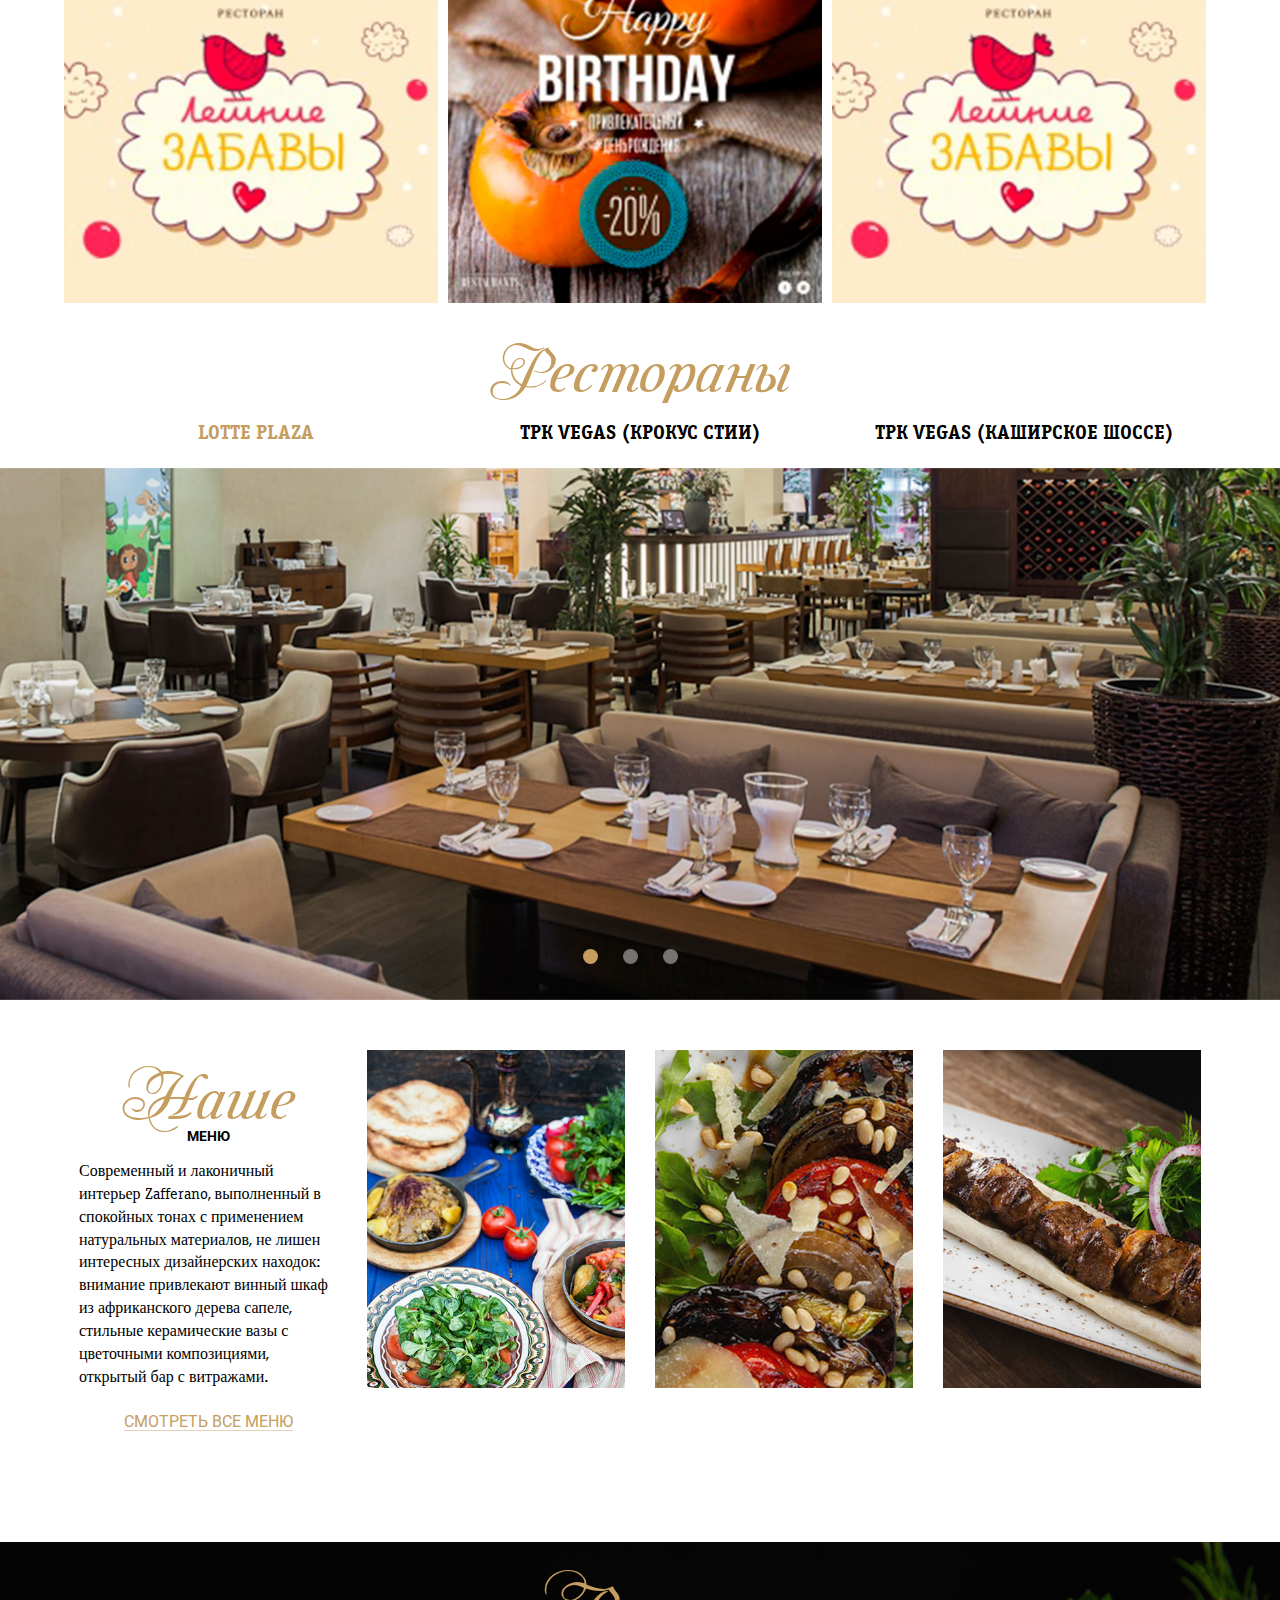
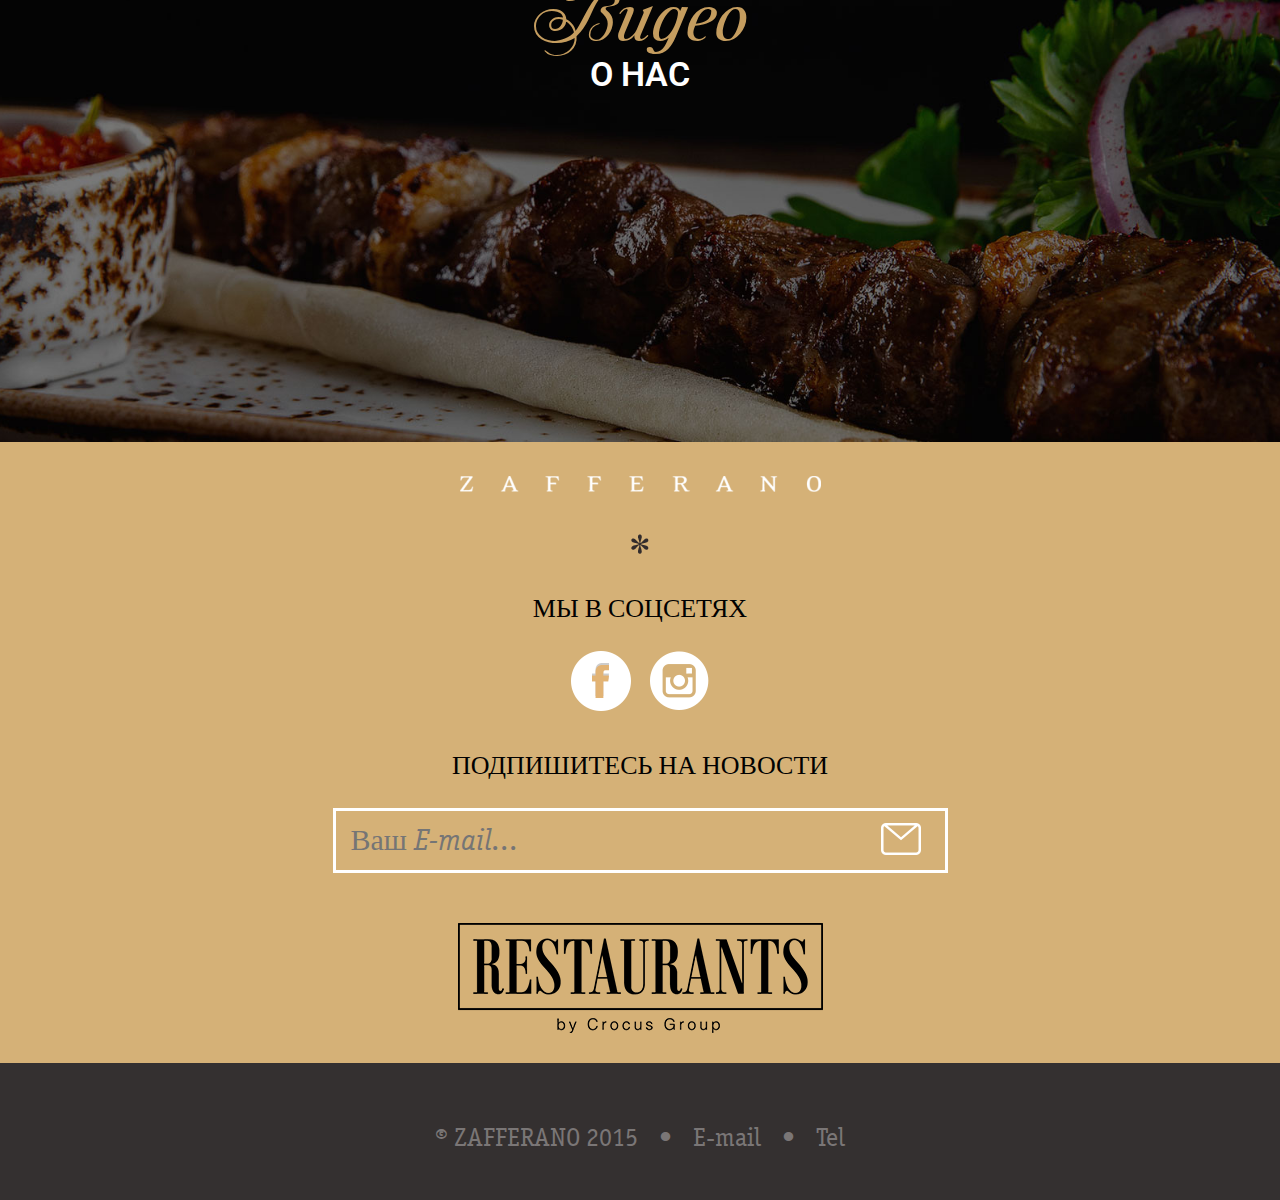
==== commit c8bd4be8: "pravki" ====
--- a/index.html
+++ b/index.html
@@ -90,7 +90,7 @@
 </div>
 
 
-<header class="container-fluid header" data-type="background" data-speed="10" data-section="one">
+<header class="container-fluid header section" data-type="background" data-speed="10" data-section="one">
 	<div class="row">
 		<div class="header-title">
 			<div class="header-cell">
@@ -105,7 +105,7 @@
 	</div>
 </header>
 
-<section class="container-fluid about-rest" id="about-rest">
+<section class="container-fluid about-rest" id="about-rest" data-midnight="black">
 	<a href="#about-rest" class="button-arrow"></a>
 	<div class="row">
 		<div class="main-container clearfix">
@@ -141,7 +141,7 @@
 	</div>
 </section><!-- about rest -->
 
-<section class="container-fluid events" data-section="two">
+<section class="container-fluid events section" data-section="two" data-midnight="black">
 	<div class="row">
 		<div class="main-container clearfix">
 			<header>
@@ -275,7 +275,7 @@
 	</div>
 </section>
 
-<section class="container-fluid about-menu">
+<section class="container-fluid about-menu" data-midnight="black">
 	<div class="row">
 		<div class="main-container clearfix">
 			<div class="col-lg-3 col-sm-12 about-text">
@@ -344,7 +344,7 @@
 </section><!-- about menu -->
 
 
-<section class="container-fluid video-wrapper" data-section="three">
+<section class="container-fluid video-wrapper section" data-section="three">
 	<header>
 		<h1 class="h1">Видео</h1>
 		<p>О нас</p>
@@ -403,6 +403,12 @@
       $(".fancybox").fancybox();
     });
   </script>
+<script src="js/midnight.jquery.min.js"></script>
+<script>
+	$(document).ready(function(){
+    $('#navigator').midnight();
+  });
+</script>
 <script src="js/script.js"></script>
 </body>
 </html>--- a/css/main.css
+++ b/css/main.css
@@ -741,10 +741,13 @@
   vertical-align: middle;
 }
 #navigator {
-  position: fixed;
-  top: 50%;
-  right: 48px;
-  z-index: 999;
+  position: fixed !important;
+  top: 50% !important;
+  right: 48px !important;
+  left: auto !important;
+  z-index: 999 !important;
+  width: 50px !important;
+  height: 90px !important;
 }
 #navigator a {
   display: block;
@@ -768,3 +771,15 @@
   border-color: rgba(255, 255, 255, 0.01);
   cursor: default;
 }
+#navigator.navigator-black .bullet {
+  border-color: black;
+}
+#navigator.navigator-black .nav-item.active .bullet {
+  background: black;
+}
+.midnightHeader.black .bullet {
+  border-color: black !important;
+}
+.midnightHeader.black .nav-item.active .bullet {
+  background: black !important;
+}
--- a/css/media.css
+++ b/css/media.css
@@ -124,6 +124,9 @@
 	}
 	.banc-block:last-child{
 		margin-bottom: 30px;
+	}
+	#navigator{
+		display: none;
 	}
 }
 
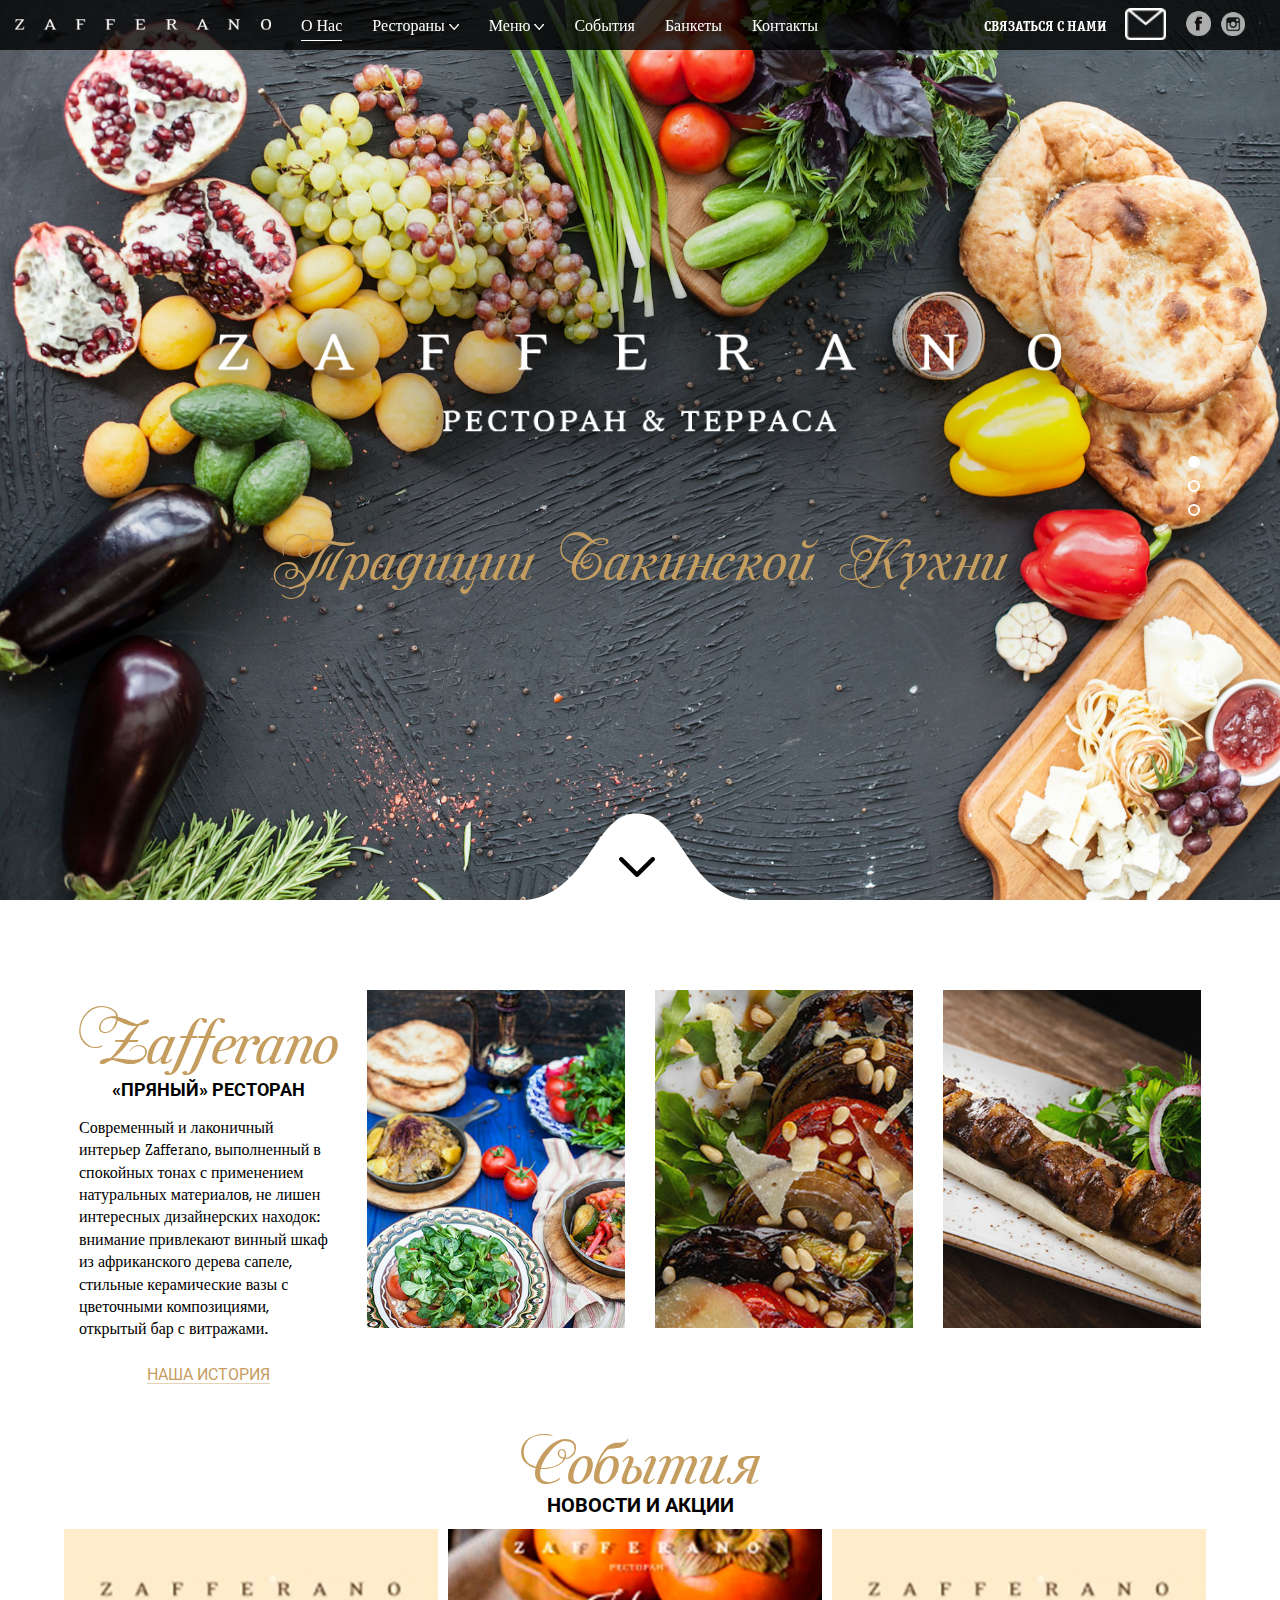
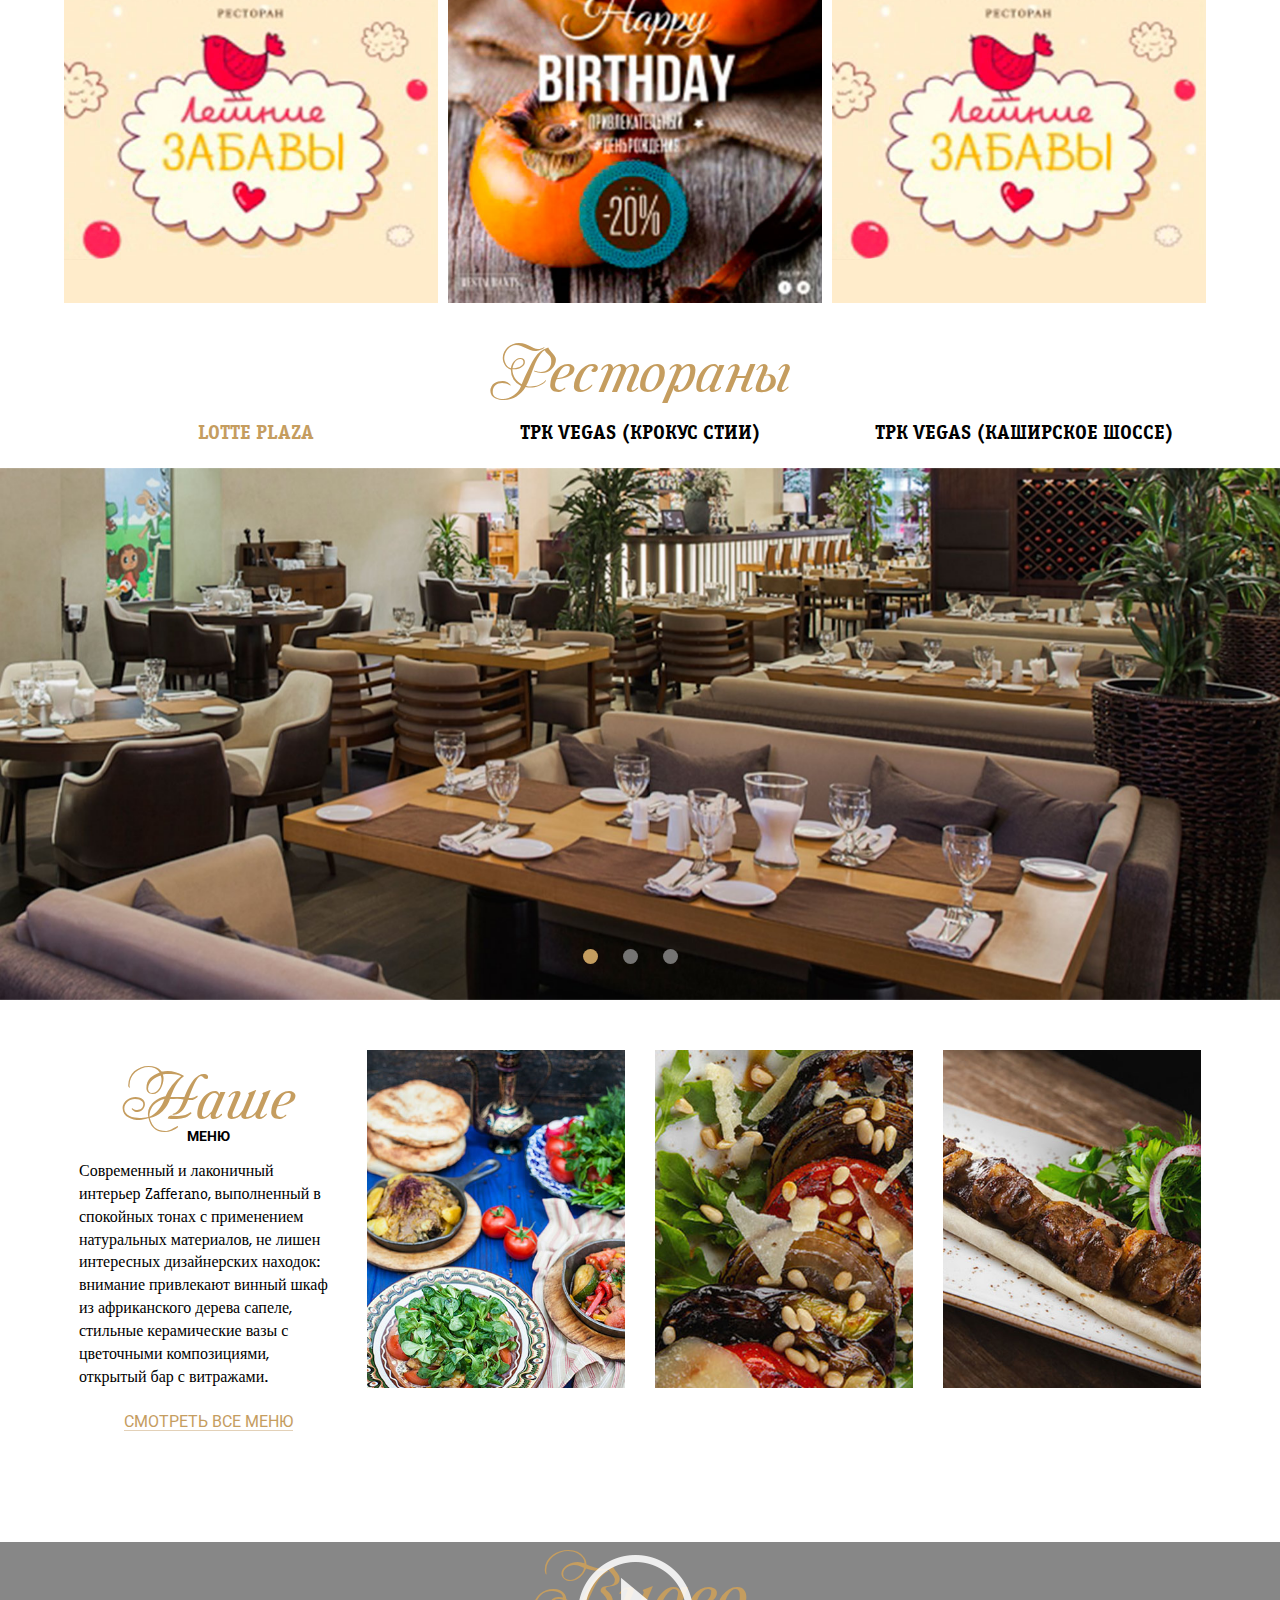
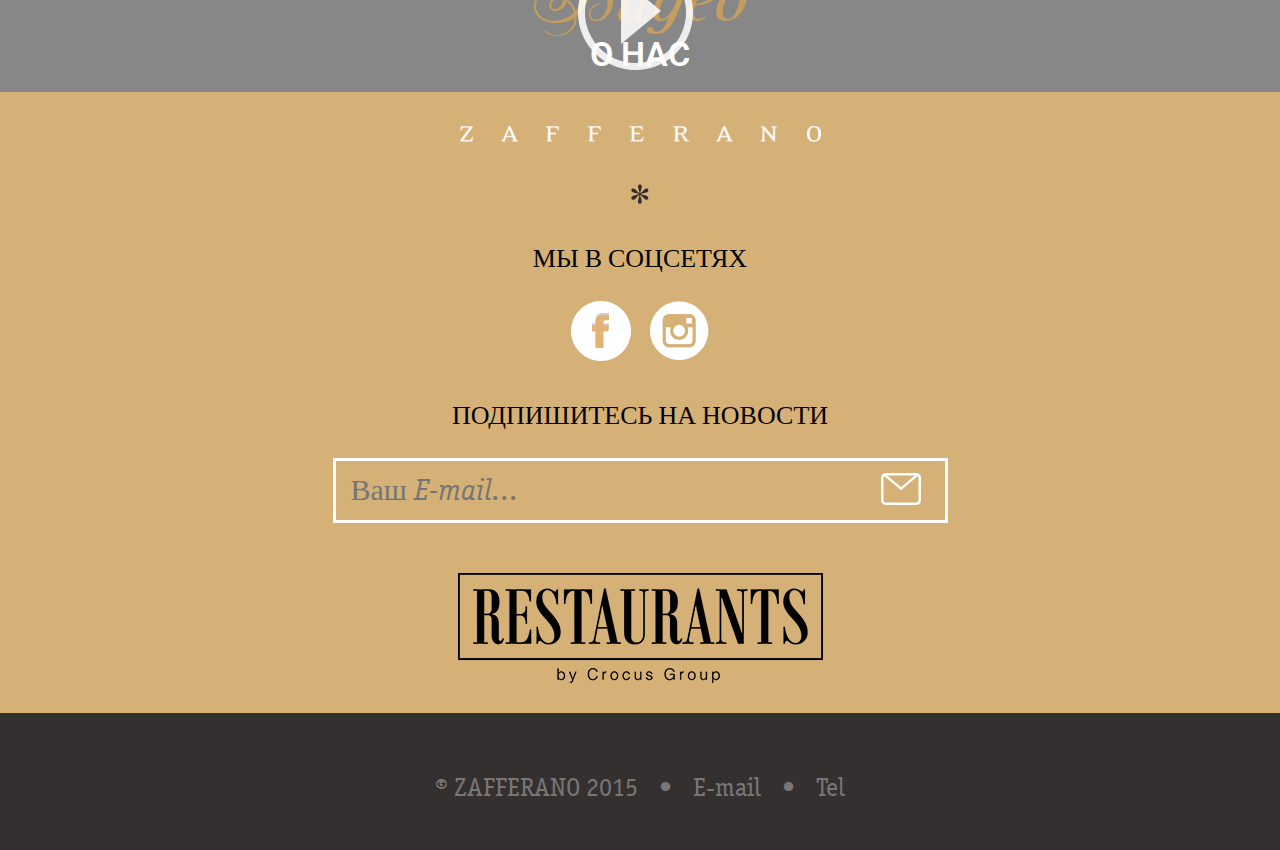
==== commit 90e1afe5: "pravki" ====
--- a/index.html
+++ b/index.html
@@ -94,12 +94,14 @@
 	<div class="row">
 		<div class="header-title">
 			<div class="header-cell">
-				<a class="logo-header">
-					<img src="images/logo-header.png" height="107" width="925" alt="">
-				</a>
-				<p class="title">
-					Традиции Бакинской Кухни
-				</p>
+				<div class="header-overlay">
+					<a class="logo-header">
+						<img src="images/logo-header.png" height="107" width="925" alt="">
+					</a>
+					<p class="title">
+						Традиции Бакинской Кухни
+					</p>
+				</div>
 			</div>
 		</div>
 	</div>
@@ -236,17 +238,17 @@
 					<div class="rest-list clearfix">
 						<div class="col-sm-4">
 							<div class="row">
-								<a href="#" class="active" data-slide-to="0">Lotte Plaza</a>
+								<a class="active" data-target="#carousel-example-generic" data-slide-to="0">Lotte Plaza</a>
 							</div>
 						</div>
 						<div class="col-sm-4">
 							<div class="row">
-								<a href="#" data-slide-to="1">ТРК VEGAS (Крокус Стии)</a>
+								<a data-target="#carousel-example-generic" data-slide-to="1">ТРК VEGAS (Крокус Стии)</a>
 							</div>
 						</div>
 						<div class="col-sm-4">
 							<div class="row">
-								<a href="#" data-slide-to="2">ТРК VEGAS (Каширское шоссе)</a>
+								<a data-target="#carousel-example-generic" data-slide-to="2">ТРК VEGAS (Каширское шоссе)</a>
 							</div>
 						</div>
 					</div>
@@ -343,13 +345,19 @@
 	</div>
 </section><!-- about menu -->
 
-
-<section class="container-fluid video-wrapper section" data-section="three">
-	<header>
-		<h1 class="h1">Видео</h1>
-		<p>О нас</p>
-	</header>
-</section><!-- video -->
+<div class="container-fluid video2 section" data-section="three">
+	<div class="row">
+		<div class="overlay-video">
+			<h1 class="h1">Видео</h1>
+			<p>О нас</p>
+		</div>
+		<button onclick="playPause()" class="btn-video"><img src="images/play.png" height="115" width="115" alt=""></button> 
+		<video id="video1">
+	    <source src="Zafferano.mp4" type="video/mp4">
+	</video>
+	</div>
+</div>
+
 
 <section class="container-fluid subscribe">
 	<div class="sub-block">
@@ -410,5 +418,15 @@
   });
 </script>
 <script src="js/script.js"></script>
+<script>
+	var myVideo = document.getElementById("video1"); 
+
+function playPause() { 
+    if (myVideo.paused) 
+        myVideo.play(); 
+    else 
+        myVideo.pause(); 
+} 
+</script>
 </body>
 </html>--- a/css/main.css
+++ b/css/main.css
@@ -8,7 +8,7 @@
 }
 .header {
   height: 100%;
-  background: url(../images/header.jpg) center 0 no-repeat fixed;
+  background: url(../images/header2.jpg) center 0 no-repeat fixed;
   background-size: cover;
   text-align: center;
 }
@@ -33,6 +33,8 @@
   width: 100%;
   height: 100%;
   display: table;
+  background: url(../images/overlay.png) no-repeat 50%;
+  background-size: cover;
 }
 .header-title img {
   max-width: 100%;
@@ -91,6 +93,19 @@
 .about-rest .about-img {
   width: 100%;
   height: auto;
+  -webkit-transition: all 0.4s ease-in;
+  -moz-transition: all 0.4s ease-in;
+  transition: all 0.4s ease-in;
+}
+.about-rest .col-sm-4 a {
+  display: block;
+  overflow: hidden;
+}
+.about-rest .col-sm-4 a:hover .about-img {
+  transform: scale(1.3);
+  -webkit-transform: scale(1.3);
+  -o-transform: scale(1.3);
+  -moz-transform: scale(1.3);
 }
 .about-rest .small-title {
   font-size: 18px;
@@ -197,6 +212,7 @@
 .rest-list a {
   color: black;
   text-decoration: none !important;
+  cursor: pointer;
 }
 .rest-list a:hover,
 .rest-list a.active {
@@ -783,3 +799,44 @@
 .midnightHeader.black .nav-item.active .bullet {
   background: black !important;
 }
+#video1 {
+  width: 100%;
+}
+.btn-video {
+  border: 0;
+  outline: 0;
+  position: absolute;
+  left: 50%;
+  margin-top: -62.5px;
+  margin-left: -62.5px;
+  top: 50%;
+  z-index: 4;
+  background-color: transparent;
+}
+.video2 {
+  position: relative;
+}
+.video2 video {
+  display: block;
+}
+.overlay-video {
+  position: absolute;
+  left: 0;
+  top: 0;
+  width: 100%;
+  height: 100%;
+  z-index: 3;
+  background: rgba(0, 0, 0, 0.47);
+}
+.overlay-video p {
+  margin: 0px;
+  text-transform: uppercase;
+  text-align: center;
+  color: white;
+  font-family: "Roboto", sans-serif;
+  font-weight: 600;
+  font-size: 34px;
+}
+.header-overlay {
+  display: inline-block;
+}
